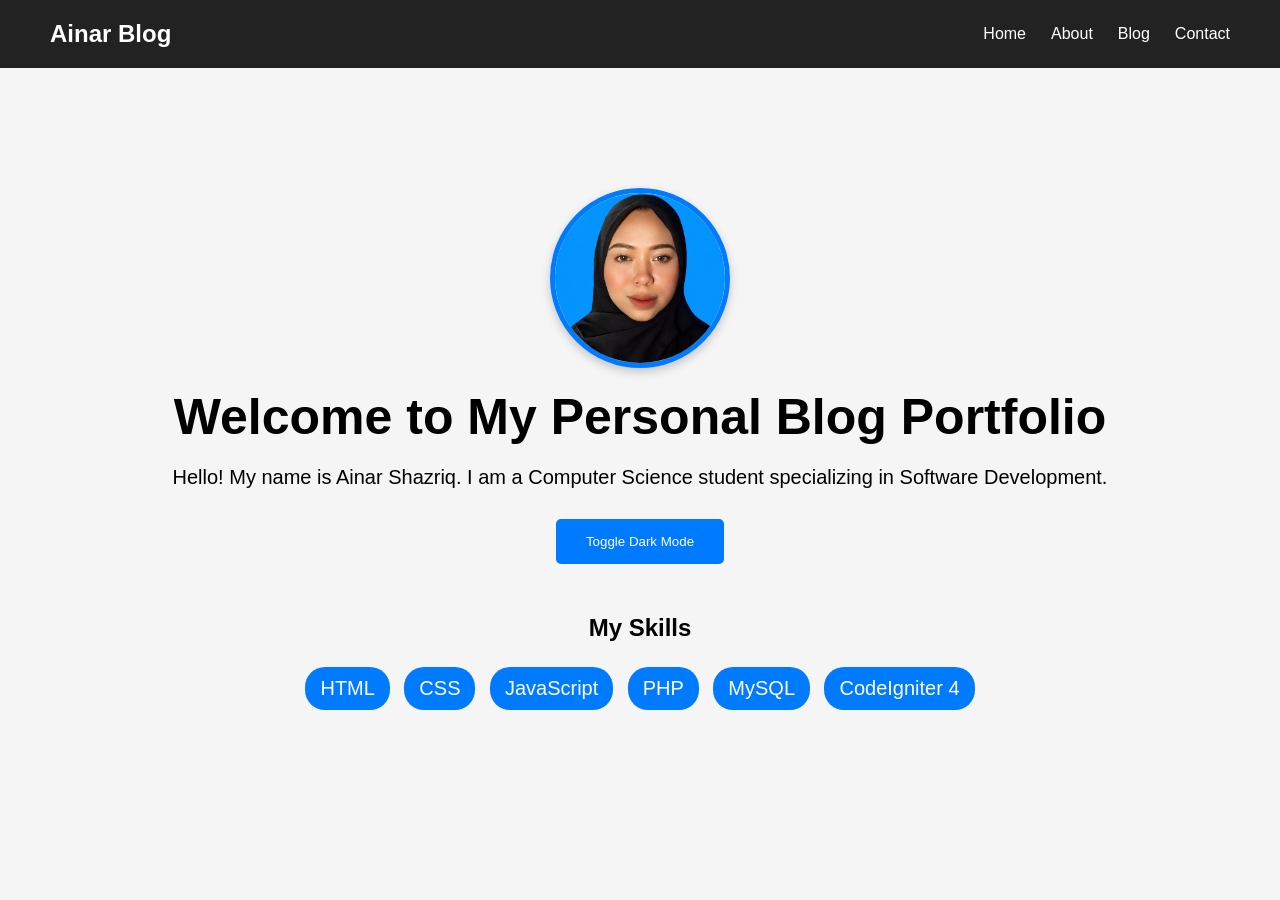
==== index.html @ 5fc75381 "Add files via upload Added complete personal blog website" ====
<!DOCTYPE html>
<html lang="en">

<head>
    <meta charset="UTF-8">
    <meta name="viewport" content="width=device-width, initial-scale=1.0">
    <title>My Personal Blog Portfolio</title>

    <link rel="stylesheet" href="css/style.css">
</head>

<body>

    <nav>
        <div class="logo">
            Ainar Blog
        </div>

        <ul>
            <li><a href="index.html">Home</a></li>
            <li><a href="about.html">About</a></li>
            <li><a href="blog.html">Blog</a></li>
            <li><a href="contact.html">Contact</a></li>
        </ul>
    </nav>

    <section class="hero">

    <img src="images/profile.jpg.png" width="180">

    <h1>Welcome to My Personal Blog Portfolio</h1>

    <p>
        Hello! My name is Ainar Shazriq.
        I am a Computer Science student specializing in Software Development.
    </p>

    <button onclick="toggleDarkMode()">
        Toggle Dark Mode
    </button>

    <div class="skills-section">

    <h2>My Skills</h2>

    <p>HTML</p>
    <p>CSS</p>
    <p>JavaScript</p>
    <p>PHP</p>
    <p>MySQL</p>
    <p>CodeIgniter 4</p>

    </div>

    </section>

    <script src="js/script.js"></script>

</body>

</html>
---- css/style.css ----
*{
    margin:0;
    padding:0;
    box-sizing:border-box;
}

body{
    font-family:Arial, sans-serif;
    background:#f5f5f5;
}

/* Navigation */

nav{
    background:#222;
    color:white;
    display:flex;
    justify-content:space-between;
    align-items:center;
    padding:20px 50px;
}

.logo{
    font-size:24px;
    font-weight:bold;
}

nav ul{
    list-style:none;
    display:flex;
}

nav ul li{
    margin-left:25px;
}

nav ul li a{
    color:white;
    text-decoration:none;
}

nav ul li a:hover{
    color:#00bfff;
}

/* Hero Section */

.hero{
    text-align:center;
    padding:120px 20px;
}

.hero h1{
    font-size:50px;
    margin-bottom:20px;
}

.hero p{
    font-size:20px;
    margin-bottom:30px;
}

.hero img{
    width:180px;
    height:180px;
    border-radius:50%;
    object-fit:cover;
    border:5px solid #007bff;
    display:block;
    margin:0 auto 20px auto;
    box-shadow:0 4px 10px rgba(0,0,0,0.2);
}

button{
    background:#007bff;
    color:white;
    border:none;
    padding:15px 30px;
    border-radius:5px;
    cursor:pointer;
}

button:hover{
    background:#0056b3;
}

.dark-mode{
    background:#121212;
    color:white;
}

/* Mobile */

@media(max-width:768px){

    nav{
        flex-direction:column;
    }

    nav ul{
        margin-top:10px;
    }

    .hero h1{
        font-size:35px;
    }
}

.blog-card{
    background:white;
    width:80%;
    margin:20px auto;
    padding:25px;
    border-radius:10px;
    box-shadow:0 2px 8px rgba(0,0,0,0.1);
    text-align:left;
}

.blog-card h2{
    margin-bottom:10px;
    color:#007bff;
}

.contact-box{
    background:white;
    width:80%;
    margin:auto;
    padding:30px;
    border-radius:10px;
    box-shadow:0 2px 8px rgba(0,0,0,0.1);
}

input,
textarea{
    width:100%;
    padding:12px;
    border:1px solid #ccc;
    border-radius:5px;
}

.skills-section{
    margin-top:50px;
}

.skills-section h2{
    margin-bottom:20px;
}

.skills-section p{
    display:inline-block;
    background:#007bff;
    color:white;
    padding:10px 15px;
    border-radius:20px;
    margin:5px;
}
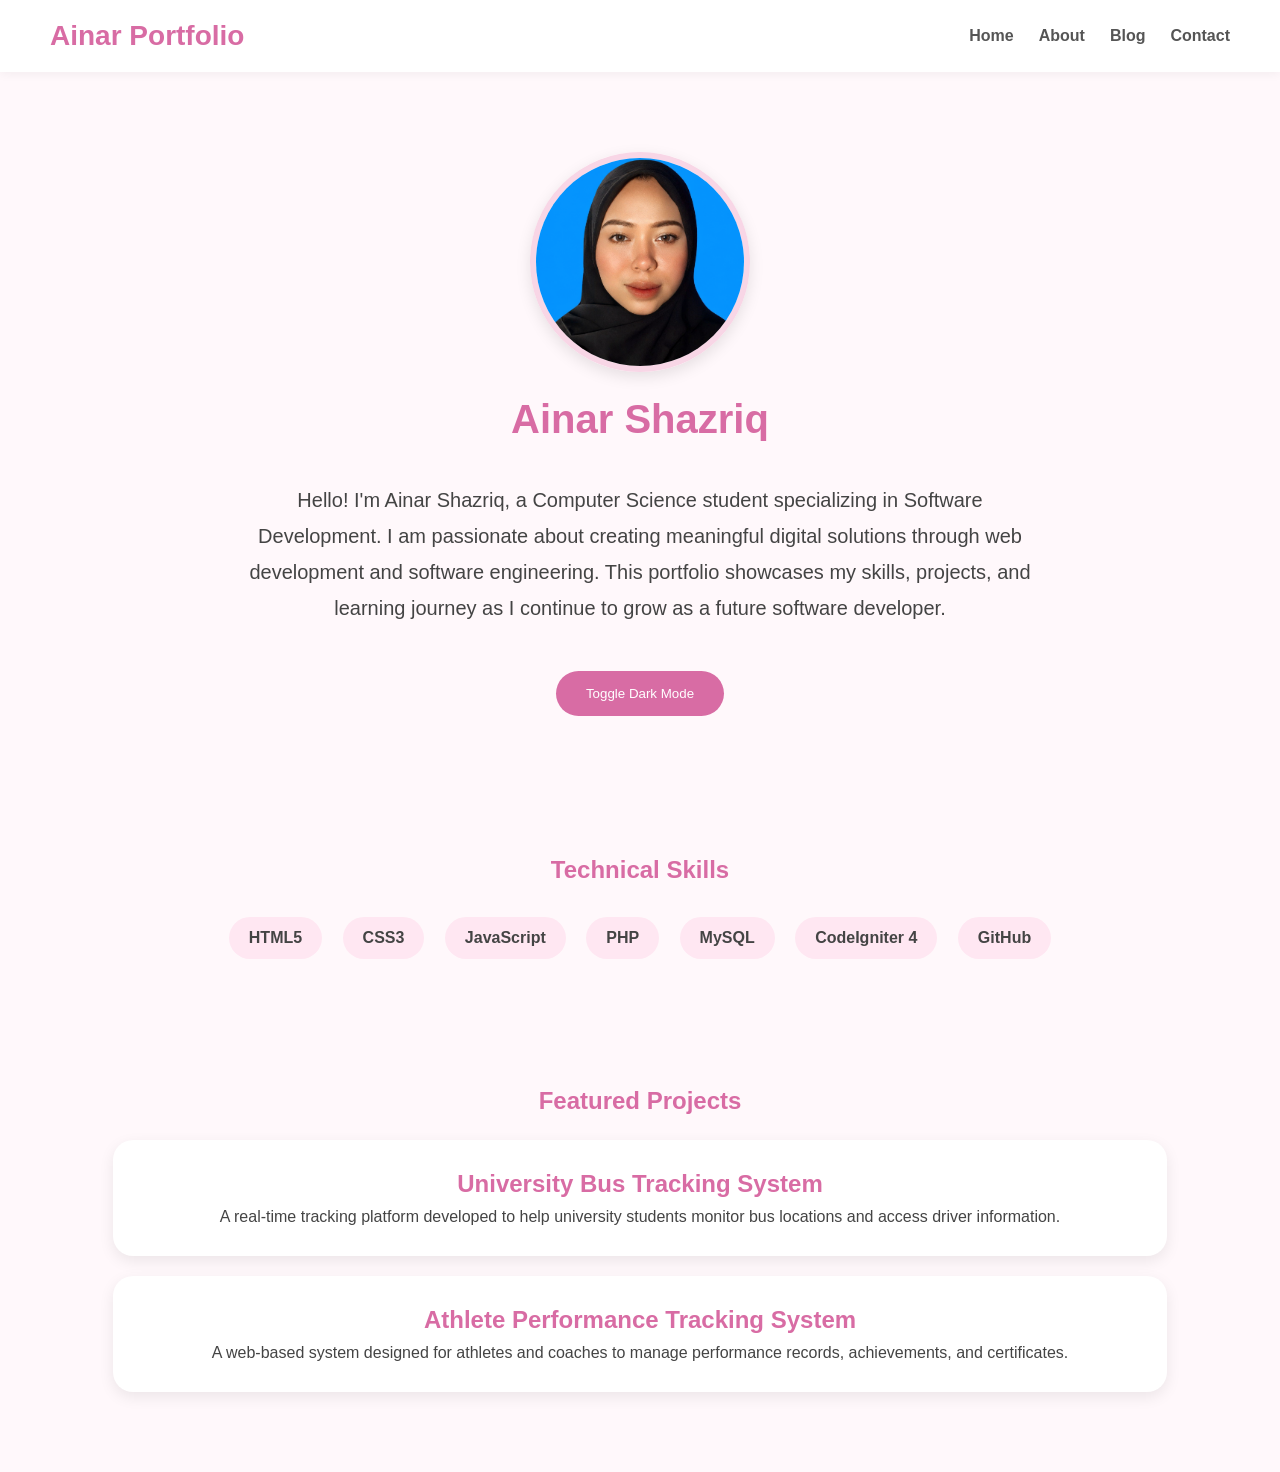
==== commit 449e8bc1: "Updated home page layout" ====
--- a/index.html
+++ b/index.html
@@ -1,61 +1,93 @@
 <!DOCTYPE html>
+
 <html lang="en">
 
 <head>
     <meta charset="UTF-8">
     <meta name="viewport" content="width=device-width, initial-scale=1.0">
-    <title>My Personal Blog Portfolio</title>
+    <title>Ainar Portfolio</title>
 
-    <link rel="stylesheet" href="css/style.css">
+<link rel="stylesheet" href="css/style.css">
+
 </head>
 
 <body>
 
-    <nav>
-        <div class="logo">
-            Ainar Blog
-        </div>
+<nav>
+    <div class="logo">
+        Ainar Portfolio
+    </div>
 
-        <ul>
-            <li><a href="index.html">Home</a></li>
-            <li><a href="about.html">About</a></li>
-            <li><a href="blog.html">Blog</a></li>
-            <li><a href="contact.html">Contact</a></li>
-        </ul>
-    </nav>
+    <ul>
+        <li><a href="index.html">Home</a></li>
+        <li><a href="about.html">About</a></li>
+        <li><a href="blog.html">Blog</a></li>
+        <li><a href="contact.html">Contact</a></li>
+    </ul>
+</nav>
 
-    <section class="hero">
+<section class="hero">
 
-    <img src="images/profile.jpg.png" width="180">
+    <img src="images/profile.jpg.png" alt="Profile Picture">
 
-    <h1>Welcome to My Personal Blog Portfolio</h1>
+    <h1>Ainar Shazriq</h1>
 
     <p>
-        Hello! My name is Ainar Shazriq.
-        I am a Computer Science student specializing in Software Development.
+        Hello! I'm Ainar Shazriq, a Computer Science student specializing in Software Development.
+
+        I am passionate about creating meaningful digital solutions through web development and software engineering.
+
+        This portfolio showcases my skills, projects, and learning journey as I continue to grow as a future software developer.
     </p>
 
     <button onclick="toggleDarkMode()">
         Toggle Dark Mode
     </button>
 
-    <div class="skills-section">
+</section>
 
-    <h2>My Skills</h2>
+<section class="skills-section">
 
-    <p>HTML</p>
-    <p>CSS</p>
-    <p>JavaScript</p>
-    <p>PHP</p>
-    <p>MySQL</p>
-    <p>CodeIgniter 4</p>
+    <h2>Technical Skills</h2>
+
+    <div class="skill-box">HTML5</div>
+    <div class="skill-box">CSS3</div>
+    <div class="skill-box">JavaScript</div>
+    <div class="skill-box">PHP</div>
+    <div class="skill-box">MySQL</div>
+    <div class="skill-box">CodeIgniter 4</div>
+    <div class="skill-box">GitHub</div>
+
+</section>
+
+<section class="skills-section">
+
+    <h2>Featured Projects</h2>
+
+    <div class="blog-card">
+
+    <h2>University Bus Tracking System</h2>
+
+    <p>
+        A real-time tracking platform developed to help university students monitor bus locations and access driver information.
+    </p>
 
     </div>
 
-    </section>
+    <div class="blog-card">
 
-    <script src="js/script.js"></script>
+    <h2>Athlete Performance Tracking System</h2>
+
+    <p>
+        A web-based system designed for athletes and coaches to manage performance records, achievements, and certificates.
+    </p>
+
+    </div>
+
+</section>
+
+<script src="js/script.js"></script>
 
 </body>
 
-</html>+</html>
--- a/css/style.css
+++ b/css/style.css
@@ -1,156 +1,219 @@
 *{
-    margin:0;
-    padding:0;
-    box-sizing:border-box;
+margin:0;
+padding:0;
+box-sizing:border-box;
 }
 
 body{
-    font-family:Arial, sans-serif;
-    background:#f5f5f5;
+font-family:'Segoe UI', sans-serif;
+background:#fff8fb;
+color:#444;
 }
 
 /* Navigation */
 
 nav{
-    background:#222;
-    color:white;
-    display:flex;
-    justify-content:space-between;
-    align-items:center;
-    padding:20px 50px;
+background:white;
+padding:20px 50px;
+display:flex;
+justify-content:space-between;
+align-items:center;
+box-shadow:0 2px 10px rgba(0,0,0,0.05);
 }
 
 .logo{
-    font-size:24px;
-    font-weight:bold;
+font-size:28px;
+font-weight:bold;
+color:#d86ca4;
 }
 
 nav ul{
-    list-style:none;
-    display:flex;
+list-style:none;
+display:flex;
 }
 
 nav ul li{
-    margin-left:25px;
+margin-left:25px;
 }
 
 nav ul li a{
-    color:white;
     text-decoration:none;
+    color:#555;
+    font-weight:600;
 }
 
 nav ul li a:hover{
-    color:#00bfff;
-}
-
-/* Hero Section */
+    color:#d86ca4;
+}
+
+/* Hero */
 
 .hero{
     text-align:center;
-    padding:120px 20px;
+    padding:80px 20px;
+
+    display:flex;
+    flex-direction:column;
+    align-items:center;
+}
+
+.hero img{
+width:220px;
+height:220px;
+border-radius:50%;
+object-fit:cover;
+border:6px solid #f8d6e6;
+box-shadow:0 5px 15px rgba(0,0,0,0.1);
+margin-bottom:25px;
 }
 
 .hero h1{
-    font-size:50px;
+    font-size:40px;
+    color:#d86ca4;
     margin-bottom:20px;
 }
 
 .hero p{
+    max-width:800px;
     font-size:20px;
-    margin-bottom:30px;
+    line-height:1.8;
+    text-align:center;
+    margin:20px auto;
+}
+
+/* Button */
+
+button{
+    margin-top:25px;
+    background:#d86ca4;
+    color:white;
+    border:none;
+    padding:15px 30px;
+    border-radius:30px;
+    cursor:pointer;
+}
+
+button:hover{
+    background:#c45891;
+}
+
+/* Skills */
+
+.skills-section{
+text-align:center;
+padding:60px 20px;
+}
+
+.skills-section h2{
+color:#d86ca4;
+margin-bottom:25px;
+}
+
+.skill-box{
+display:inline-block;
+padding:12px 20px;
+background:#ffe7f2;
+border-radius:30px;
+margin:8px;
+font-weight:600;
+}
+
+/* Cards */
+
+.blog-card,
+.contact-box{
+background:white;
+width:85%;
+margin:20px auto;
+padding:30px;
+border-radius:20px;
+box-shadow:0 5px 15px rgba(0,0,0,0.08);
+}
+
+.blog-card h2{
+color:#d86ca4;
+margin-bottom:10px;
+}
+
+/* Contact */
+
+.contact-box{
+max-width:700px;
+}
+
+.contact-box p{
+margin-bottom:10px;
+line-height:1.8;
+}
+
+/* Form */
+
+input,
+textarea{
+width:100%;
+padding:12px;
+border:1px solid #ddd;
+border-radius:10px;
+}
+
+/* Dark Mode */
+
+.dark-mode{
+    background:#1f1f1f;
+    color:white;
+}
+
+.dark-mode nav{
+    background:#2a2a2a;
+}
+
+.dark-mode .blog-card,
+.dark-mode .contact-box{
+    background:#333;
+    color:white;
+}
+
+.dark-mode .skill-box{
+    background:#d86ca4;
+    color:white;
+}
+
+.dark-mode h1,
+.dark-mode h2,
+.dark-mode h3{
+    color:#ff9ac8;
+}
+
+.dark-mode p{
+    color:white;
+}
+
+.dark-mode nav ul li a{
+    color:white;
+}
+
+.dark-mode .logo{
+    color:#ff9ac8;
+}
+
+/* Mobile */
+
+@media(max-width:768px){
+
+nav{
+    flex-direction:column;
+}
+
+nav ul{
+    margin-top:15px;
+}
+
+.hero h1{
+    font-size:40px;
 }
 
 .hero img{
     width:180px;
     height:180px;
-    border-radius:50%;
-    object-fit:cover;
-    border:5px solid #007bff;
-    display:block;
-    margin:0 auto 20px auto;
-    box-shadow:0 4px 10px rgba(0,0,0,0.2);
-}
-
-button{
-    background:#007bff;
-    color:white;
-    border:none;
-    padding:15px 30px;
-    border-radius:5px;
-    cursor:pointer;
-}
-
-button:hover{
-    background:#0056b3;
-}
-
-.dark-mode{
-    background:#121212;
-    color:white;
-}
-
-/* Mobile */
-
-@media(max-width:768px){
-
-    nav{
-        flex-direction:column;
-    }
-
-    nav ul{
-        margin-top:10px;
-    }
-
-    .hero h1{
-        font-size:35px;
-    }
-}
-
-.blog-card{
-    background:white;
-    width:80%;
-    margin:20px auto;
-    padding:25px;
-    border-radius:10px;
-    box-shadow:0 2px 8px rgba(0,0,0,0.1);
-    text-align:left;
-}
-
-.blog-card h2{
-    margin-bottom:10px;
-    color:#007bff;
-}
-
-.contact-box{
-    background:white;
-    width:80%;
-    margin:auto;
-    padding:30px;
-    border-radius:10px;
-    box-shadow:0 2px 8px rgba(0,0,0,0.1);
-}
-
-input,
-textarea{
-    width:100%;
-    padding:12px;
-    border:1px solid #ccc;
-    border-radius:5px;
-}
-
-.skills-section{
-    margin-top:50px;
-}
-
-.skills-section h2{
-    margin-bottom:20px;
-}
-
-.skills-section p{
-    display:inline-block;
-    background:#007bff;
-    color:white;
-    padding:10px 15px;
-    border-radius:20px;
-    margin:5px;
-}+}
+}
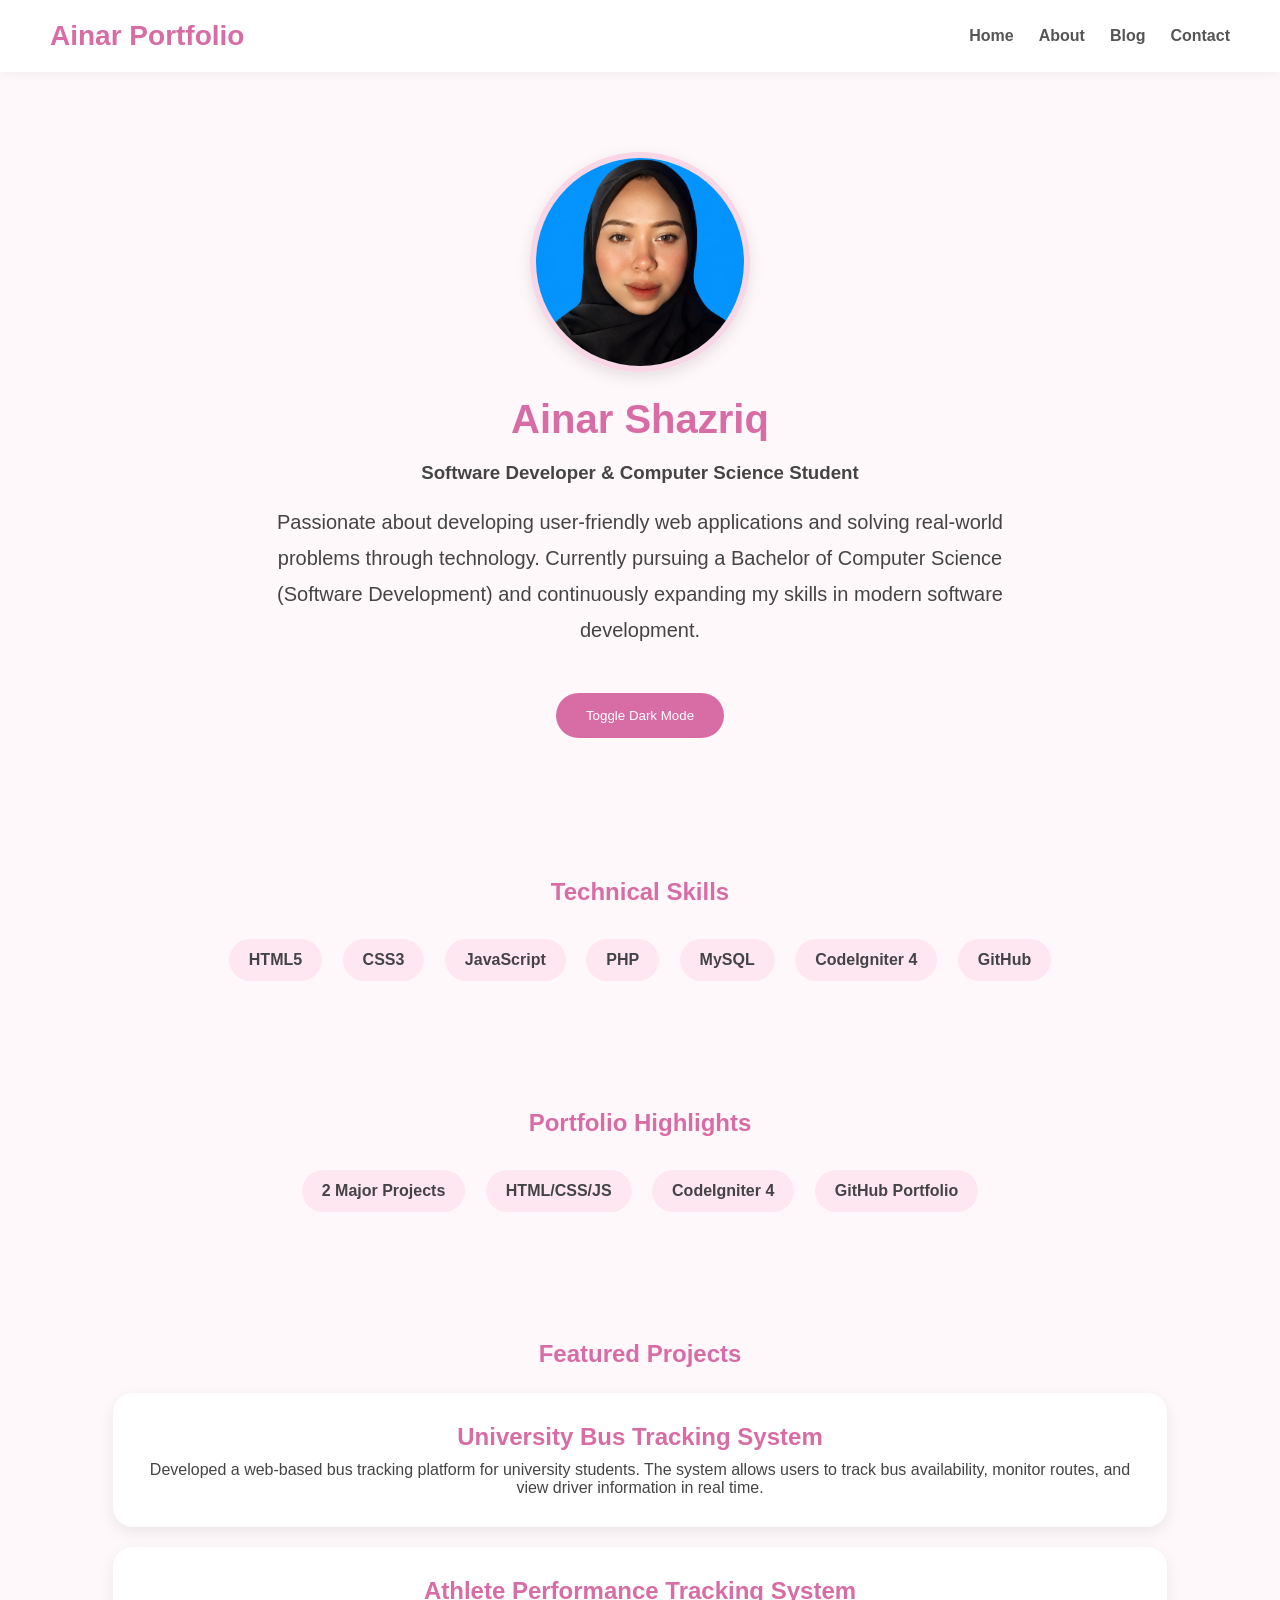
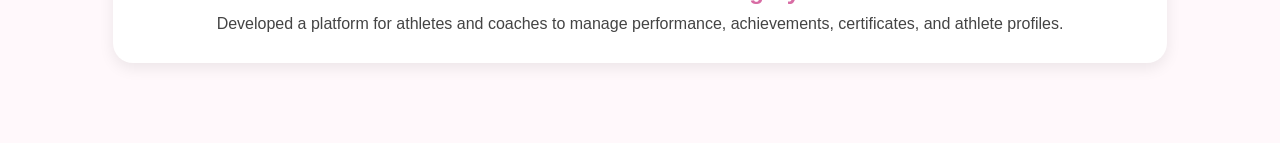
==== commit babbca1c: "Enhanced homepage portfolio design" ====
--- a/index.html
+++ b/index.html
@@ -32,12 +32,13 @@
 
     <h1>Ainar Shazriq</h1>
 
+    <h3>Software Developer & Computer Science Student</h3>
+
     <p>
-        Hello! I'm Ainar Shazriq, a Computer Science student specializing in Software Development.
-
-        I am passionate about creating meaningful digital solutions through web development and software engineering.
-
-        This portfolio showcases my skills, projects, and learning journey as I continue to grow as a future software developer.
+    Passionate about developing user-friendly web applications and solving
+    real-world problems through technology. Currently pursuing a Bachelor
+    of Computer Science (Software Development) and continuously expanding
+    my skills in modern software development.
     </p>
 
     <button onclick="toggleDarkMode()">
@@ -62,30 +63,43 @@
 
 <section class="skills-section">
 
+<h2>Portfolio Highlights</h2>
+
+<div class="skill-box">2 Major Projects</div>
+<div class="skill-box">HTML/CSS/JS</div>
+<div class="skill-box">CodeIgniter 4</div>
+<div class="skill-box">GitHub Portfolio</div>
+
+</section>
+
+<section class="skills-section">
+
     <h2>Featured Projects</h2>
 
     <div class="blog-card">
 
-    <h2>University Bus Tracking System</h2>
+        <h2>University Bus Tracking System</h2>
 
-    <p>
-        A real-time tracking platform developed to help university students monitor bus locations and access driver information.
-    </p>
+        <p>
+            Developed a web-based bus tracking platform for university students.
+            The system allows users to track bus availability, monitor routes,
+            and view driver information in real time.
+        </p>
 
     </div>
 
     <div class="blog-card">
 
-    <h2>Athlete Performance Tracking System</h2>
+        <h2>Athlete Performance Tracking System</h2>
 
-    <p>
-        A web-based system designed for athletes and coaches to manage performance records, achievements, and certificates.
-    </p>
+        <p>
+            Developed a platform for athletes and coaches to manage performance,
+            achievements, certificates, and athlete profiles.
+        </p>
 
     </div>
 
 </section>
-
 <script src="js/script.js"></script>
 
 </body>
